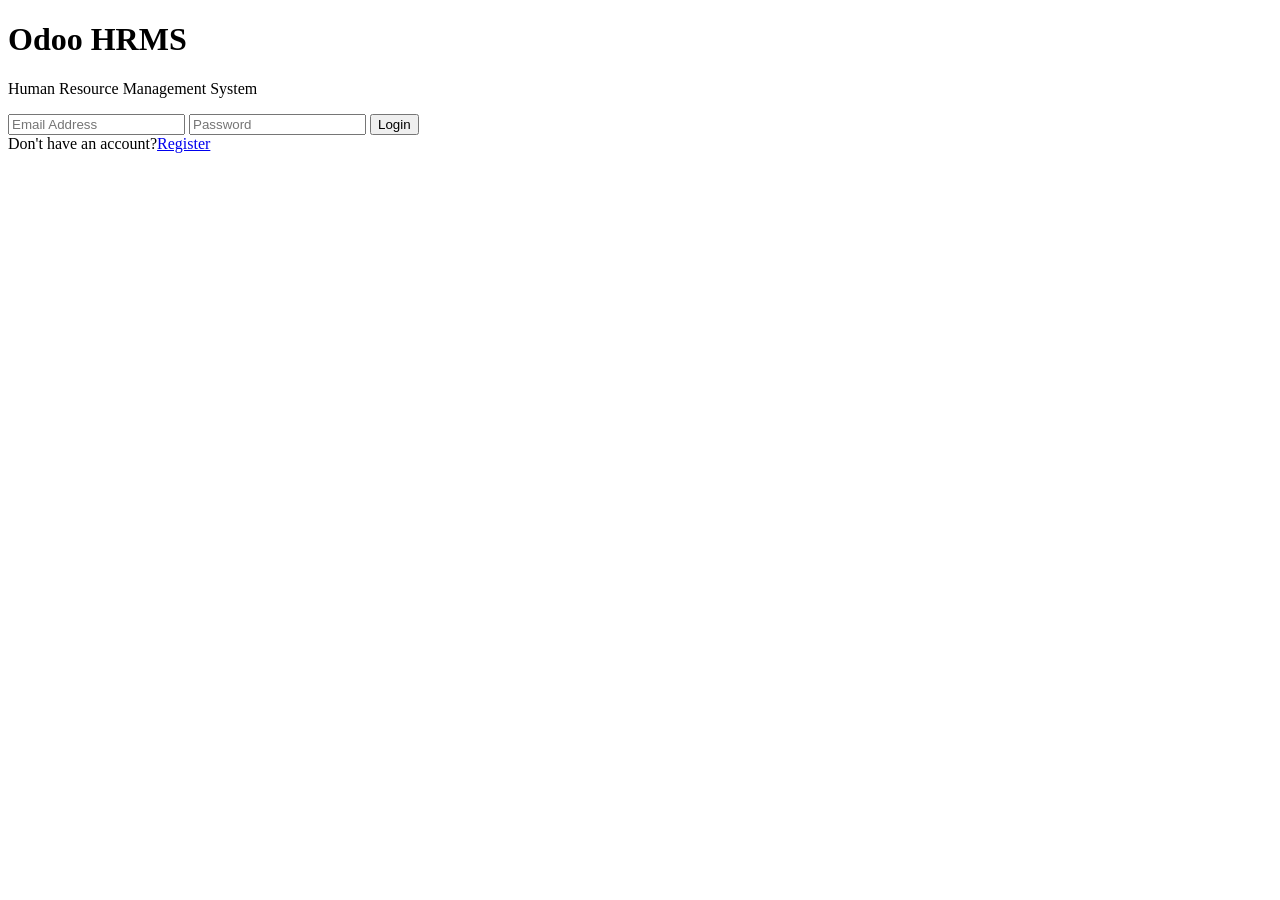
==== client/index.html @ aa6c416c "Created login page structure" ====
<!DOCTYPE html>
<html lang="en">

<head>
    <meta charset="UTF-8">
    <meta name="viewport" content="width=device-width, initial-scale=1.0">
    <title>Odoo HRMS</title>
    <link rel="stylesheet" href="style.css">
</head>

<body>
    <div class="login-container">
        <div class="login-card">
            <h1>Odoo HRMS</h1>
            <p>Human Resource Management System</p>
            <form>
                <input type="email" placeholder="Email Address">
                <input type="password" placeholder="Password">
                <button>
                    Login
                </button>
            </form>
            <span>Don't have an account?<a href="#">Register</a></span>
        </div>
    </div>
    <script src="app.js"></script>
</body>

</html>
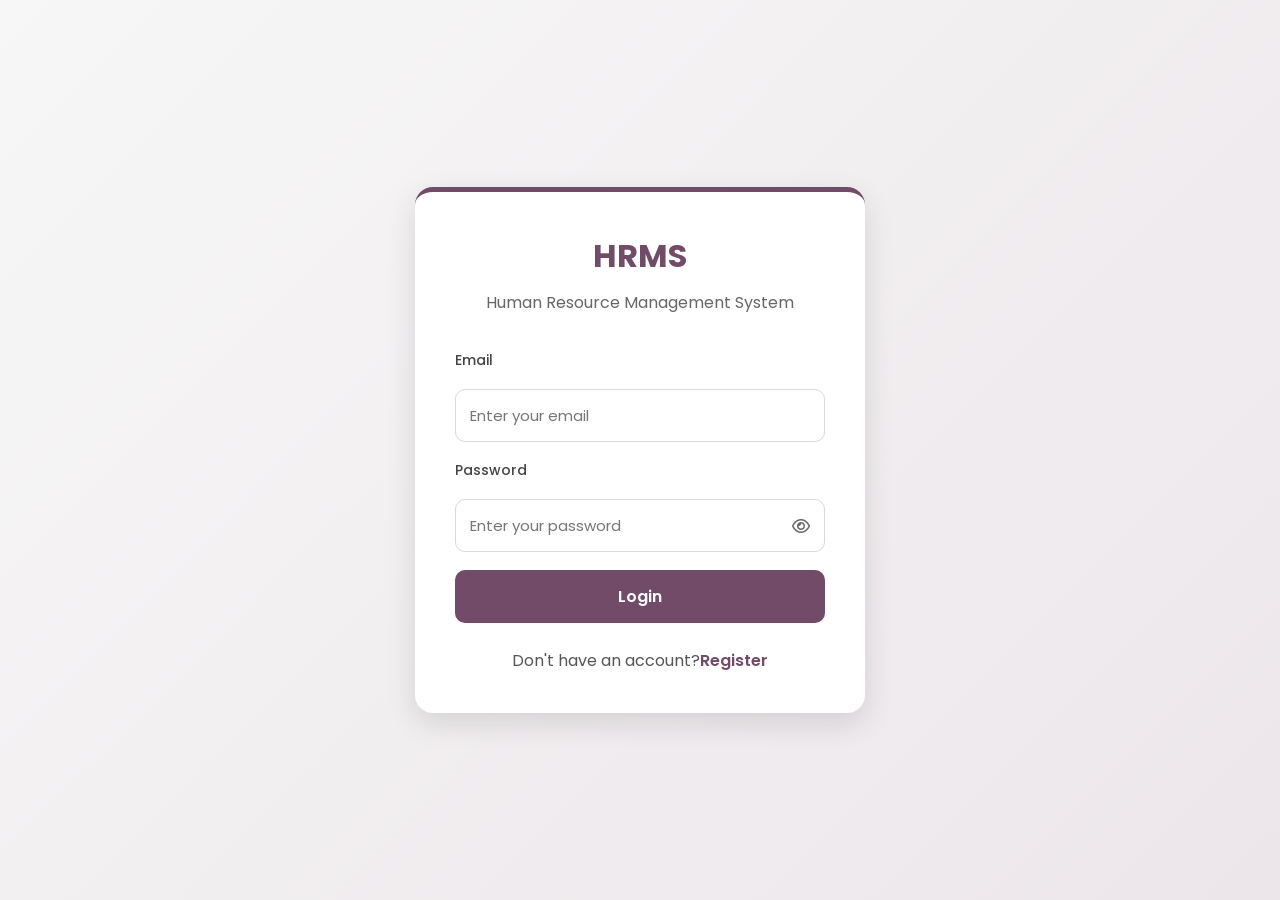
==== commit 141e54fb: "Designed responsive login page UI" ====
--- a/client/index.html
+++ b/client/index.html
@@ -6,19 +6,38 @@
     <meta name="viewport" content="width=device-width, initial-scale=1.0">
     <title>Odoo HRMS</title>
     <link rel="stylesheet" href="style.css">
+    <link rel="preconnect" href="https://fonts.googleapis.com">
+    <link rel="preconnect" href="https://fonts.gstatic.com" crossorigin>
+
+    <link href="https://fonts.googleapis.com/css2?family=Poppins:wght@300;400;500;600;700&display=swap"
+        rel="stylesheet">
+    <link rel="stylesheet" href="https://cdnjs.cloudflare.com/ajax/libs/font-awesome/6.7.2/css/all.min.css">
 </head>
 
 <body>
     <div class="login-container">
         <div class="login-card">
-            <h1>Odoo HRMS</h1>
+            <h1>HRMS</h1>
             <p>Human Resource Management System</p>
             <form>
-                <input type="email" placeholder="Email Address">
-                <input type="password" placeholder="Password">
-                <button>
+
+                <label for="email">Email</label>
+                <input type="email" id="email" placeholder="Enter your email">
+
+                <label for="password">Password</label>
+
+                <div class="password-box">
+                    <input type="password" id="password" placeholder="Enter your password">
+
+                    <span id="togglePassword">
+                        <i class="fa-regular fa-eye"></i>
+                    </span>
+                </div>
+
+                <button type="submit">
                     Login
                 </button>
+
             </form>
             <span>Don't have an account?<a href="#">Register</a></span>
         </div>
--- a/client/style.css
+++ b/client/style.css
@@ -0,0 +1,134 @@
+/* Google Font */
+* {
+    margin: 0;
+    padding: 0;
+    box-sizing: border-box;
+    font-family: 'Poppins', sans-serif;
+}
+
+body {
+    background: linear-gradient(135deg, #F7F7F7, #ECE6EA);
+    height: 100vh;
+    display: flex;
+    justify-content: center;
+    align-items: center;
+}
+
+.login-container {
+    width: 100%;
+    display: flex;
+    justify-content: center;
+    align-items: center;
+}
+
+.login-card {
+    width: 450px;
+    background: #ffffff;
+    padding: 40px;
+    border-top: 5px solid #714B67;
+    border-radius: 18px;
+    box-shadow: 0 10px 30px rgba(0, 0, 0, 0.12);
+}
+
+.login-card h1 {
+    color: #714B67;
+    text-align: center;
+    margin-bottom: 10px;
+}
+
+.login-card p {
+    color: #666;
+    text-align: center;
+    margin-bottom: 35px;
+}
+
+form {
+    display: flex;
+    flex-direction: column;
+    gap: 18px;
+}
+
+label {
+    font-size: 14px;
+    font-weight: 500;
+    color: #444;
+}
+
+input {
+    padding: 14px;
+    border: 1px solid #d9d9d9;
+    border-radius: 10px;
+    font-size: 15px;
+    outline: none;
+    transition: .3s;
+}
+
+input:focus {
+    border-color: #714B67;
+}
+
+.password-box {
+
+    position: relative;
+
+}
+
+.password-box input {
+
+    width: 100%;
+    padding-right: 55px;
+
+}
+
+#togglePassword {
+    position: absolute;
+    right: 15px;
+    top: 50%;
+    transform: translateY(-50%);
+    border: none;
+    background: none;
+    cursor: pointer;
+    color: #666;
+    padding: 0;
+    margin: 0;
+    outline: none;
+}
+
+#togglePassword:hover {
+    color: #714B67;
+    transform:translateY(-50%) scale(1.1);
+}
+
+
+button {
+    padding: 14px;
+    background: #714B67;
+    color: white;
+    border: none;
+    border-radius: 10px;
+    cursor: pointer;
+    font-size: 16px;
+    font-weight: 600;
+    transition: .3s;
+}
+
+button:hover {
+    background: #5A3D53;
+}
+
+span {
+    display: block;
+    text-align: center;
+    margin-top: 25px;
+    color: #555;
+}
+
+span a {
+    text-decoration: none;
+    color: #714B67;
+    font-weight: 600;
+}
+
+span a:hover {
+    text-decoration: underline;
+}
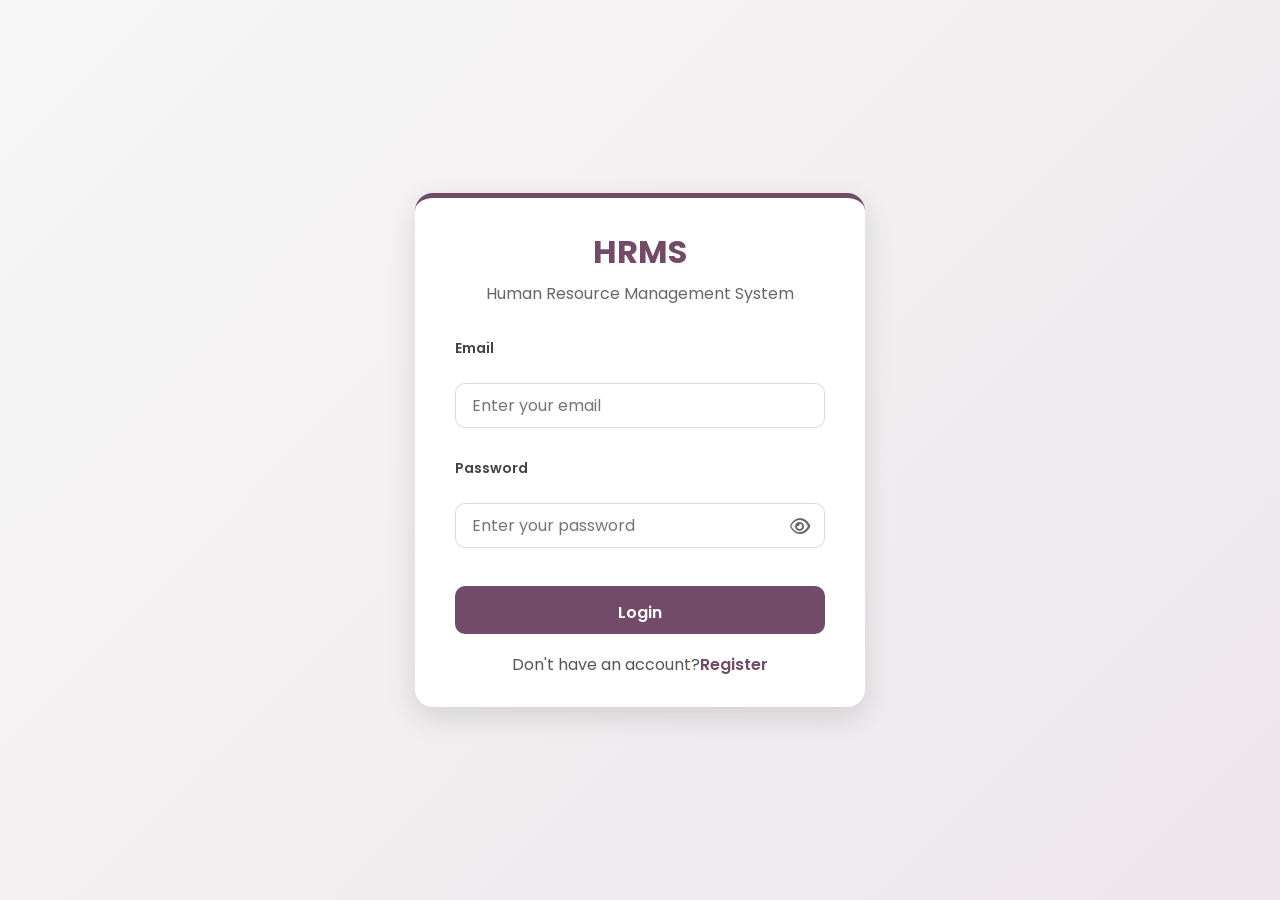
==== commit 8a16afcd: "Added Dashboard &  Employees" ====
--- a/client/index.html
+++ b/client/index.html
@@ -19,7 +19,7 @@
         <div class="login-card">
             <h1>HRMS</h1>
             <p>Human Resource Management System</p>
-            <form>
+            <form id="loginForm">
 
                 <label for="email">Email</label>
                 <input type="email" id="email" placeholder="Enter your email">
@@ -29,9 +29,11 @@
                 <div class="password-box">
                     <input type="password" id="password" placeholder="Enter your password">
 
-                    <span id="togglePassword">
+                    <button type="button" id="togglePassword">
+
                         <i class="fa-regular fa-eye"></i>
-                    </span>
+
+                    </button>
                 </div>
 
                 <button type="submit">
--- a/client/style.css
+++ b/client/style.css
@@ -131,4 +131,192 @@
 
 span a:hover {
     text-decoration: underline;
-}+}
+
+.login-card{
+    padding: 30px 40px;
+}
+
+.login-card h1{
+    margin-bottom: 5px;
+}
+
+.login-card p{
+    margin-bottom: 20px;
+}
+
+label{
+    display: block;
+    margin-top: 12px;
+    margin-bottom: 6px;
+    font-weight: 600;
+}
+
+input,
+select{
+    height: 45px;
+    padding: 0 16px;
+    font-size: 16px;
+}
+
+button[type="submit"]{
+    margin-top: 20px;
+    height: 48px;
+}
+
+.login-card span{
+    display: block;
+    margin-top: 18px;
+    text-align: center;
+}
+
+.password-box{
+    position: relative;
+}
+
+.password-box input{
+    width: 100%;
+    padding-right: 50px;
+}
+
+.password-box button{
+    position: absolute;
+    right: 15px;
+    top: 50%;
+    transform: translateY(-50%);
+    background: transparent;
+    border: none;
+    cursor: pointer;
+    color: #714b67;
+    font-size: 18px;
+}
+
+.password-box button{
+    background: transparent;
+    border: none;
+    outline: none;
+    cursor: pointer;
+    z-index: 100;
+}
+
+/* ================= DASHBOARD ================= */
+
+.dashboard{
+    display:flex;
+    min-height:100vh;
+}
+
+.sidebar{
+    width:240px;
+    background:#714B67;
+    color:white;
+    padding:30px;
+}
+
+.sidebar h2{
+    text-align:center;
+    margin-bottom:40px;
+}
+
+.sidebar ul{
+    list-style:none;
+    padding:0;
+}
+
+.sidebar li{
+    margin:20px 0;
+}
+
+.sidebar{
+    width:220px;
+    min-width:220px;
+    background:#714B67;
+    color:white;
+    padding:30px 20px;
+}
+
+.sidebar a:hover{
+    opacity:.8;
+}
+
+.content{
+    flex:1;
+    padding:35px;
+    background:#f7f7f7;
+    overflow:auto;
+}
+
+.cards{
+    display:grid;
+    grid-template-columns:repeat(2, minmax(250px,1fr));
+    gap:25px;
+    margin-top:30px;
+}
+
+
+.card{
+    background:white;
+    border-radius:15px;
+    padding:30px;
+    box-shadow:0 5px 15px rgba(0,0,0,.1);
+    text-align:center;
+}
+
+.card h3{
+    color:#666;
+    margin-bottom:15px;
+}
+
+.card h2{
+    color:#714B67;
+    font-size:36px;
+}
+
+#welcomeText{
+    margin-bottom:30px;
+    font-size:34px;
+    color:#333;
+}
+
+/* EMPLOYEES */
+
+#employeeForm{
+    display:grid;
+    grid-template-columns:repeat(2,1fr);
+    gap:15px;
+    margin:30px 0;
+}
+
+#employeeForm input,
+#employeeForm select{
+    padding:12px;
+    border:1px solid #ddd;
+    border-radius:8px;
+}
+
+#employeeForm button{
+    background:#714B67;
+    color:white;
+    border:none;
+    border-radius:8px;
+    padding:12px;
+    cursor:pointer;
+}
+
+#employeeTable{
+    width:100%;
+    border-collapse:collapse;
+    background:white;
+}
+
+#employeeTable th,
+#employeeTable td{
+    border:1px solid #ddd;
+    padding:12px;
+    text-align:center;
+}
+
+#employeeTable th{
+    background:#714B67;
+    color:white;
+}
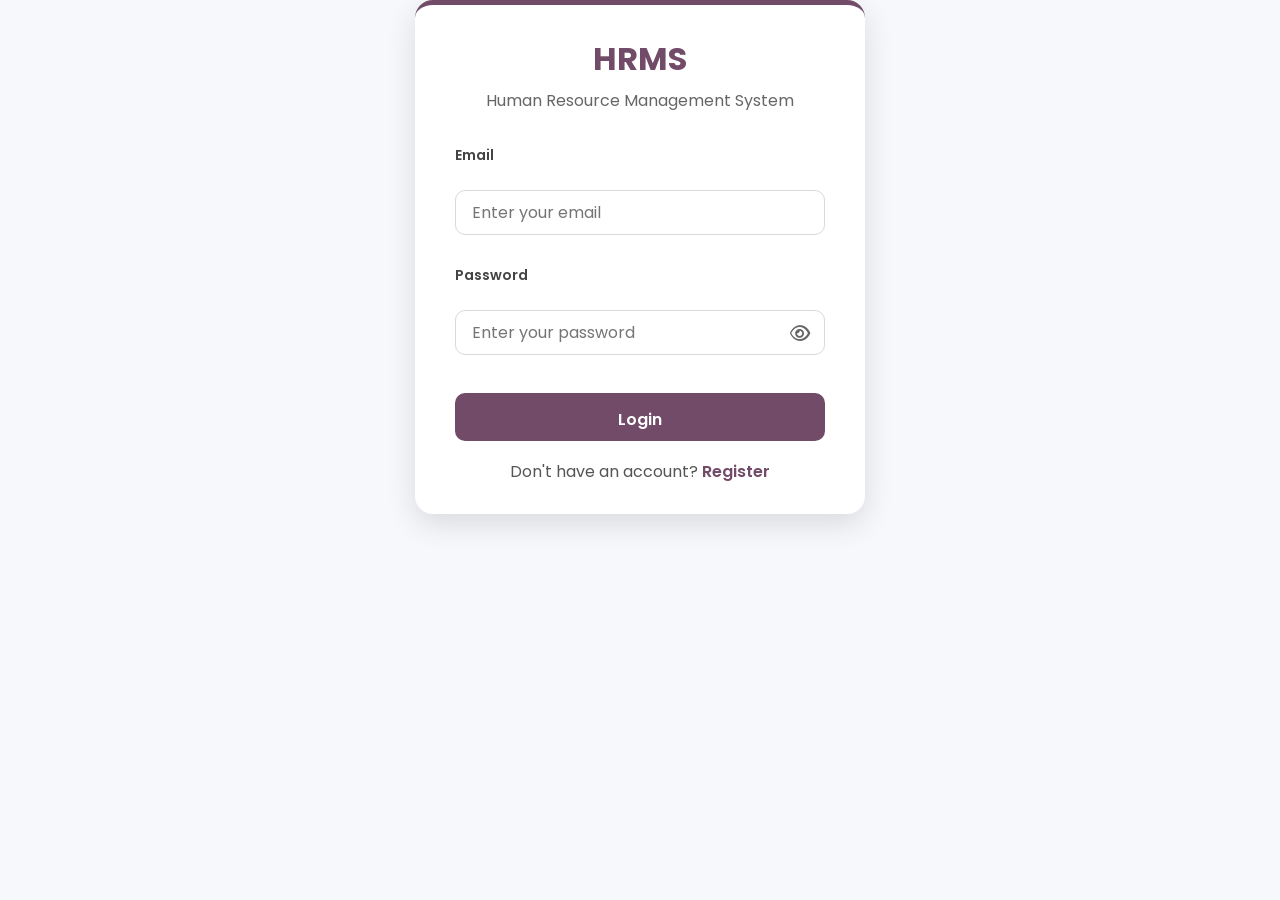
==== commit 92c07da5: "feat: complete HRMS implementation" ====
--- a/client/index.html
+++ b/client/index.html
@@ -41,7 +41,10 @@
                 </button>
 
             </form>
-            <span>Don't have an account?<a href="#">Register</a></span>
+            <span>
+                Don't have an account?
+                <a href="register.html">Register</a>
+            </span>
         </div>
     </div>
     <script src="app.js"></script>
--- a/client/style.css
+++ b/client/style.css
@@ -6,12 +6,15 @@
     font-family: 'Poppins', sans-serif;
 }
 
-body {
-    background: linear-gradient(135deg, #F7F7F7, #ECE6EA);
-    height: 100vh;
-    display: flex;
-    justify-content: center;
-    align-items: center;
+body{
+
+    margin:0;
+
+    background:#F7F8FC;
+
+    font-family:"Poppins",sans-serif;
+
+    color:#333;
 }
 
 .login-container {
@@ -96,7 +99,7 @@
 
 #togglePassword:hover {
     color: #714B67;
-    transform:translateY(-50%) scale(1.1);
+    transform: translateY(-50%) scale(1.1);
 }
 
 
@@ -133,19 +136,19 @@
     text-decoration: underline;
 }
 
-.login-card{
+.login-card {
     padding: 30px 40px;
 }
 
-.login-card h1{
+.login-card h1 {
     margin-bottom: 5px;
 }
 
-.login-card p{
+.login-card p {
     margin-bottom: 20px;
 }
 
-label{
+label {
     display: block;
     margin-top: 12px;
     margin-bottom: 6px;
@@ -153,33 +156,33 @@
 }
 
 input,
-select{
+select {
     height: 45px;
     padding: 0 16px;
     font-size: 16px;
 }
 
-button[type="submit"]{
+button[type="submit"] {
     margin-top: 20px;
     height: 48px;
 }
 
-.login-card span{
+.login-card span {
     display: block;
     margin-top: 18px;
     text-align: center;
 }
 
-.password-box{
+.password-box {
     position: relative;
 }
 
-.password-box input{
+.password-box input {
     width: 100%;
     padding-right: 50px;
 }
 
-.password-box button{
+.password-box button {
     position: absolute;
     right: 15px;
     top: 50%;
@@ -191,7 +194,7 @@
     font-size: 18px;
 }
 
-.password-box button{
+.password-box button {
     background: transparent;
     border: none;
     outline: none;
@@ -201,21 +204,47 @@
 
 /* ================= DASHBOARD ================= */
 
-.dashboard{
+.dashboard {
+    display: flex;
+    min-height: 100vh;
+}
+
+.sidebar{
+    position: fixed;
+    top:0;
+    left:0;
+    width:260px;
+    height:100vh;
+
+    background:linear-gradient(
+        180deg,
+        #6D4C68 0%,
+        #5B3F59 100%
+    );
+
+    color:#fff;
+
     display:flex;
-    min-height:100vh;
-}
-
-.sidebar{
-    width:240px;
-    background:#714B67;
-    color:white;
-    padding:30px;
+    flex-direction:column;
+
+    padding:35px 22px;
+
+    box-shadow:
+    6px 0 25px rgba(0,0,0,.12);
+
+    z-index:100;
 }
 
 .sidebar h2{
     text-align:center;
-    margin-bottom:40px;
+    color:white;
+
+    font-size:2.2rem;
+    font-weight:700;
+
+    letter-spacing:1px;
+
+    margin-bottom:50px;
 }
 
 .sidebar ul{
@@ -224,99 +253,389 @@
 }
 
 .sidebar li{
+    margin-bottom:12px;
+}
+
+.sidebar a{
+
+    display:flex;
+    align-items:center;
+    gap:14px;
+    
+
+    text-decoration:none;
+
+    color:#F7F5FA;
+
+    padding:15px 18px;
+
+    border-radius:12px;
+
+    transition:.3s ease;
+
+    font-size:20px;
+
+    font-weight:500;
+}
+
+.sidebar a:hover{
+
+    background:rgba(255,255,255,.12);
+
+    transform:translateX(6px);
+
+    color:white;
+}
+
+.sidebar a.active{
+
+    background:white;
+
+    color:#6D4C68;
+
+    font-weight:600;
+
+    box-shadow:
+    0 10px 20px rgba(0,0,0,.08);
+}
+
+.sidebar .logout{
+
+    margin-top:auto;
+
+    padding-top:20px;
+
+    border-top:1px solid rgba(255,255,255,.2);
+}
+
+.sidebar i{
+
+    width:22px;
+
+    text-align:center;
+
+    font-size:18px;
+}
+
+.content{
+
+    margin-left:260px;
+
+    padding:45px;
+
+    min-height:100vh;
+
+    background:#F7F8FC;
+}
+
+.content {
+    flex: 1;
+    padding: 35px;
+    background: #f7f7f7;
+    overflow: auto;
+}
+
+.cards {
+    display: grid;
+    grid-template-columns: repeat(2, minmax(250px, 1fr));
+    gap: 25px;
+    margin-top: 30px;
+}
+
+
+.card {
+    background: white;
+    border-radius: 15px;
+    padding: 30px;
+    box-shadow: 0 5px 15px rgba(0, 0, 0, .1);
+    text-align: center;
+}
+
+.card h3 {
+    color: #666;
+    margin-bottom: 15px;
+}
+
+.card h2 {
+    color: #714B67;
+    font-size: 36px;
+    max-width: 600px;
+}
+
+#welcomeText {
+    margin-bottom: 30px;
+    font-size: 34px;
+    color: #333;
+}
+
+/* EMPLOYEES */
+
+#employeeForm {
+    display: grid;
+    grid-template-columns: repeat(2, 1fr);
+    gap: 15px;
+    margin: 30px 0;
+}
+
+#employeeForm input,
+#employeeForm select {
+    padding: 12px;
+    border: 1px solid #ddd;
+    border-radius: 8px;
+}
+
+#employeeForm button {
+    background: #714B67;
+    color: white;
+    border: none;
+    border-radius: 8px;
+    padding: 12px;
+    cursor: pointer;
+}
+
+#searchEmployee{
+    width:100%;
+    padding:12px 15px;
     margin:20px 0;
-}
-
-.sidebar{
-    width:220px;
-    min-width:220px;
-    background:#714B67;
-    color:white;
-    padding:30px 20px;
-}
-
-.sidebar a:hover{
-    opacity:.8;
-}
-
-.content{
-    flex:1;
-    padding:35px;
-    background:#f7f7f7;
-    overflow:auto;
-}
-
-.cards{
-    display:grid;
-    grid-template-columns:repeat(2, minmax(250px,1fr));
-    gap:25px;
-    margin-top:30px;
-}
-
-
-.card{
-    background:white;
-    border-radius:15px;
-    padding:30px;
-    box-shadow:0 5px 15px rgba(0,0,0,.1);
-    text-align:center;
-}
-
-.card h3{
-    color:#666;
-    margin-bottom:15px;
-}
-
-.card h2{
-    color:#714B67;
-    font-size:36px;
-}
-
-#welcomeText{
-    margin-bottom:30px;
-    font-size:34px;
-    color:#333;
-}
-
-/* EMPLOYEES */
-
-#employeeForm{
-    display:grid;
-    grid-template-columns:repeat(2,1fr);
-    gap:15px;
-    margin:30px 0;
-}
-
-#employeeForm input,
-#employeeForm select{
-    padding:12px;
     border:1px solid #ddd;
     border-radius:8px;
-}
-
-#employeeForm button{
-    background:#714B67;
-    color:white;
-    border:none;
-    border-radius:8px;
-    padding:12px;
-    cursor:pointer;
-}
-
-#employeeTable{
-    width:100%;
-    border-collapse:collapse;
-    background:white;
+    font-size:16px;
+}
+
+#employeeTable {
+    width: 100%;
+    border-collapse: collapse;
+    background: white;
 }
 
 #employeeTable th,
-#employeeTable td{
-    border:1px solid #ddd;
-    padding:12px;
+#employeeTable td {
+    border: 1px solid #ddd;
+    padding: 12px;
+    text-align: center;
+}
+
+#employeeTable th {
+    background: #714B67;
+    color: white;
+}
+
+/* ATTENDANCE */
+
+#attendanceForm {
+    display: grid;
+    grid-template-columns: 1fr 1fr auto;
+    gap: 15px;
+    margin: 30px 0;
+}
+
+#attendanceForm select {
+    padding: 12px;
+    border-radius: 8px;
+    border: 1px solid #ddd;
+}
+
+#attendanceForm button {
+    background: #714B67;
+    color: white;
+    border: none;
+    border-radius: 8px;
+    padding: 12px 20px;
+    cursor: pointer;
+}
+
+#attendanceTable {
+    width: 100%;
+    border-collapse: collapse;
+    background: white;
+}
+
+#attendanceTable th,
+#attendanceTable td {
+    border: 1px solid #ddd;
+    padding: 12px;
+    text-align: center;
+}
+
+#attendanceTable th {
+    background: #714B67;
+    color: white;
+}
+
+/* LEAVE */
+
+#leaveForm {
+    display: grid;
+    grid-template-columns: repeat(2, 1fr);
+    gap: 15px;
+    margin: 30px 0;
+}
+
+#leaveForm input,
+#leaveForm select {
+    padding: 12px;
+    border: 1px solid #ddd;
+    border-radius: 8px;
+}
+
+#leaveForm button {
+    background: #714B67;
+    color: white;
+    border: none;
+    border-radius: 8px;
+    padding: 12px;
+    cursor: pointer;
+}
+
+#leaveTable {
+    width: 100%;
+    border-collapse: collapse;
+    background: white;
+}
+
+#leaveTable th,
+#leaveTable td {
+    border: 1px solid #ddd;
+    padding: 12px;
+    text-align: center;
+}
+
+#leaveTable th {
+    background: #714B67;
+    color: white;
+}
+
+
+/* PAYROLL */
+
+#payrollForm {
+    display: grid;
+    grid-template-columns: repeat(2, 1fr);
+    gap: 15px;
+    margin: 30px 0;
+}
+
+#payrollForm input,
+#payrollForm select {
+    padding: 12px;
+    border: 1px solid #ddd;
+    border-radius: 8px;
+}
+
+#payrollForm button {
+    background: #714B67;
+    color: white;
+    border: none;
+    border-radius: 8px;
+    padding: 12px;
+    cursor: pointer;
+}
+
+#payrollTable {
+    width: 100%;
+    border-collapse: collapse;
+    background: white;
+}
+
+#payrollTable th,
+#payrollTable td {
+    border: 1px solid #ddd;
+    padding: 12px;
+    text-align: center;
+}
+
+#payrollTable th {
+    background: #714B67;
+    color: white;
+}
+
+main{
+    flex:1;
+    padding:40px;
+}
+
+/* ================= PROFILE ================= */
+
+.profile-title{
+    font-size:42px;
+    margin-bottom:25px;
+    font-weight:700;
+}
+
+.profile-card{
+
+    max-width:850px;
+
+    margin:0 auto;
+
+    padding:40px;
+
+    border-radius:20px;
+
+    background:#fff;
+
+    box-shadow:0 12px 30px rgba(0,0,0,.08);
+
+}
+
+.profile-name-box{
+
     text-align:center;
-}
-
-#employeeTable th{
-    background:#714B67;
-    color:white;
-}
+
+    margin-bottom:35px;
+
+}
+
+.profile-name-box h2{
+
+    font-size:42px;
+
+    color:#6D4C68;
+
+    margin:0;
+
+}
+
+.profile-info{
+
+    display:flex;
+
+    flex-direction:column;
+
+    gap:18px;
+
+}
+
+.profile-row{
+
+    display:flex;
+
+    justify-content:space-between;
+
+    align-items:center;
+
+    padding:18px 24px;
+
+    border-radius:12px;
+
+    background:#F8F8FA;
+
+    font-size:18px;
+
+}
+
+.profile-label{
+
+    font-weight:600;
+
+    color:#666;
+
+}
+
+.profile-row span:last-child{
+
+    font-weight:600;
+
+    color:#222;
+
+}
